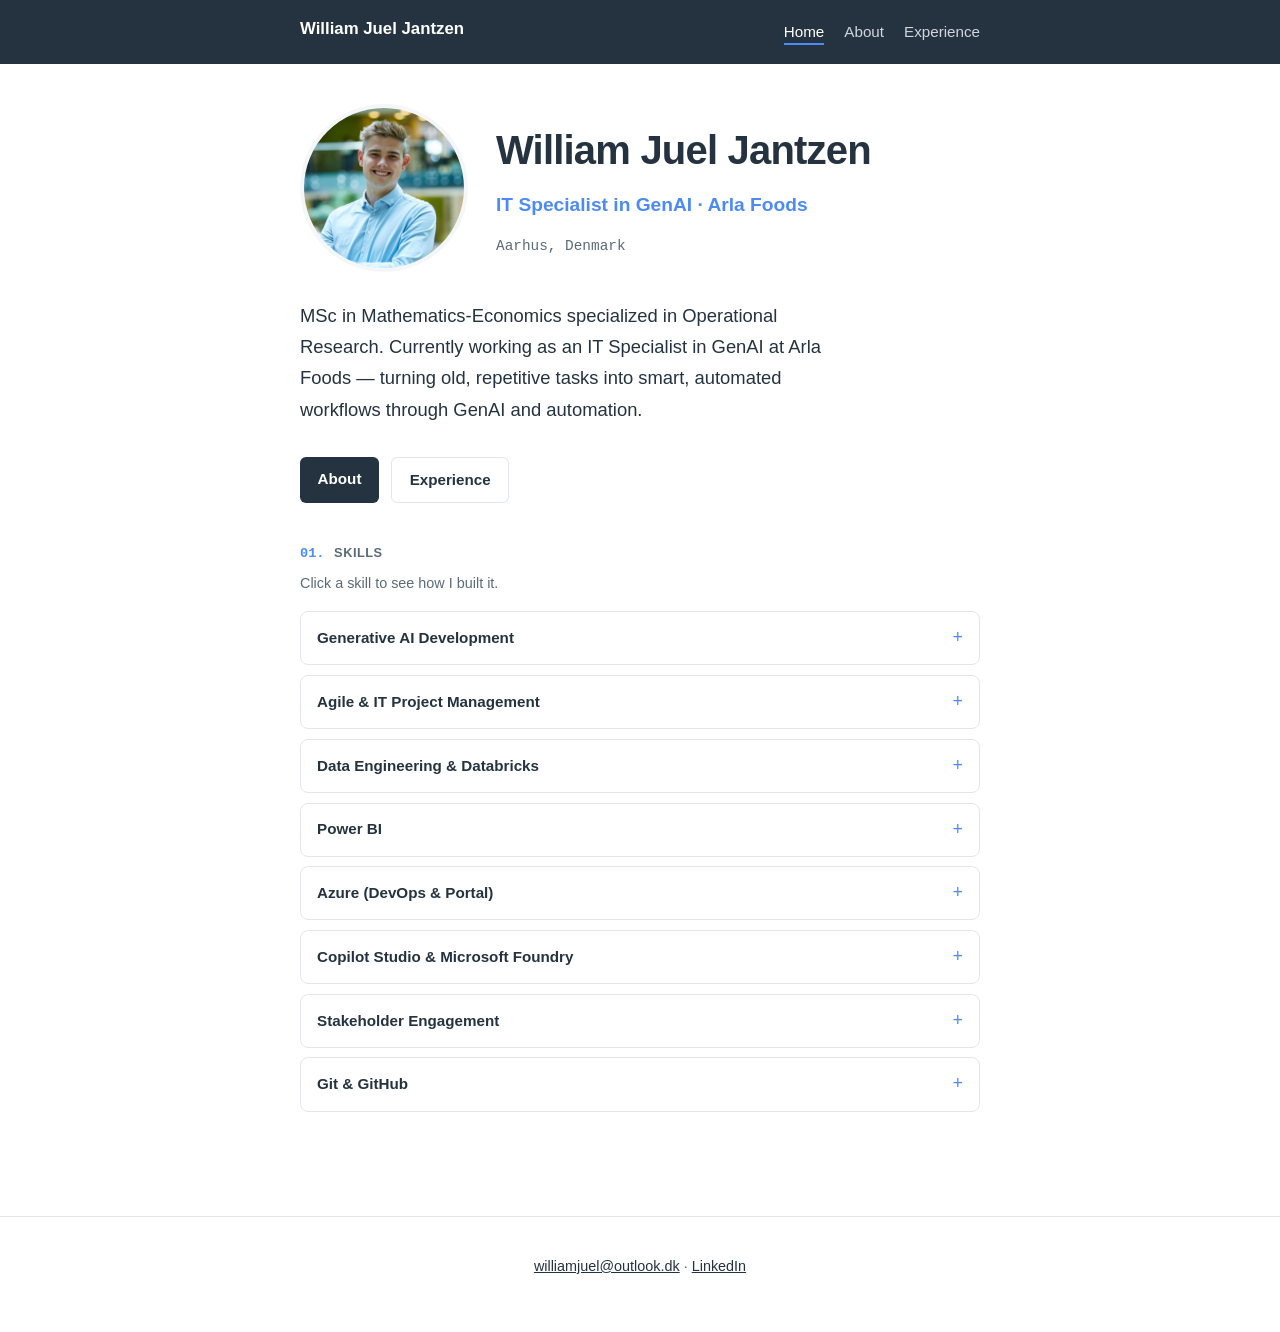
==== index.html @ c8ebad87 "Enlarge profile photo in a side-by-side hero layout; constrain and caption the about photo" ====
﻿<!DOCTYPE html>
<html lang="en">
<head>
<meta charset="UTF-8">
<meta name="viewport" content="width=device-width, initial-scale=1.0">
<title>William Juel Jantzen</title>
<link rel="stylesheet" href="style.css">
</head>
<body>
<header>
<nav>
<a class="brand" href="index.html">William Juel Jantzen</a>
<ul>
<li><a href="index.html" class="active">Home</a></li>
<li><a href="about.html">About</a></li>
<li><a href="experience.html">Experience</a></li>
</ul>
</nav>
</header>
<main>
<div class="hero-row">
<img class="profile-photo" src="images/profile.jpg" alt="William Juel Jantzen">
<div class="hero-text">
<h1>William Juel Jantzen</h1>
<h2>IT Specialist in GenAI &middot; Arla Foods</h2>
<p class="location">Aarhus, Denmark</p>
</div>
</div>
<p class="intro">MSc in Mathematics-Economics specialized in Operational Research. Currently working as an IT Specialist in GenAI at Arla Foods &mdash; turning old, repetitive tasks into smart, automated workflows through GenAI and automation.</p>
<div class="cta-row">
<a class="btn btn-primary" href="about.html">About</a>
<a class="btn btn-outline" href="experience.html">Experience</a>
</div>
<section>
<h4><span class="num">01.</span> Skills</h4>
<p class="skills-hint">Click a skill to see how I built it.</p>
<div class="skill-list">
<details class="skill">
<summary>Generative AI Development</summary>
<p>Design, build, and ship GenAI-driven solutions within Arla's Hyper Automation team &mdash; from proof-of-concept to production, using Copilot, AI agents, and Microsoft Foundry.</p>
</details>
<details class="skill">
<summary>Agile &amp; IT Project Management</summary>
<p>Lead initiatives end-to-end while adhering to Arla's governance principles, simplifying complex use cases together with stakeholders.</p>
</details>
<details class="skill">
<summary>Data Engineering &amp; Databricks</summary>
<p>Built and maintained data pipelines for the Aurora project and Data Foundation, working through the standard Bronze-to-Gold layers in Databricks.</p>
</details>
<details class="skill">
<summary>Power BI</summary>
<p>Owned the Power BI workstream for the Daily Phasing project end-to-end &mdash; from aligning with business needs to SIM governance and handover.</p>
</details>
<details class="skill">
<summary>Azure (DevOps &amp; Portal)</summary>
<p>Hands-on experience across the Azure environment, from DevOps pipelines to portal administration, gained through Data Foundation and the Aurora project.</p>
</details>
<details class="skill">
<summary>Copilot Studio &amp; Microsoft Foundry</summary>
<p>Explored and built AI agent solutions as part of Arla's GenAI roadmap, monitoring and prioritizing new AI opportunities.</p>
</details>
<details class="skill">
<summary>Stakeholder Engagement</summary>
<p>Built trusting cross-functional relationships &mdash; from IT architecture tasks to leading the Commercial onboarding rollout across roles.</p>
</details>
<details class="skill">
<summary>Git &amp; GitHub</summary>
<p>Version control for every project I ship, including this website &mdash; pushed straight from the terminal.</p>
</details>
</div>
</section>
</main>
<footer>
<p><a href="mailto:williamjuel@outlook.dk">williamjuel@outlook.dk</a> &middot; <a href="https://www.linkedin.com/in/william-juel-jantzen-4b9ab8221/" target="_blank" rel="noopener">LinkedIn</a></p>
</footer>
</body>
</html>
---- style.css ----
﻿:root {
  --navy: #24333f;
  --navy-dark: #1a262f;
  --accent: #4c8bf5;
  --text: #24333f;
  --muted: #5b6b78;
  --bg: #ffffff;
  --bg-alt: #f4f6f8;
  --border: #e2e6ea;
  --mono: ui-monospace, SFMono-Regular, "SF Mono", Menlo, Consolas, "Liberation Mono", monospace;
  --max-width: 720px;
}

* {
  box-sizing: border-box;
}

body {
  margin: 0;
  font-family: -apple-system, BlinkMacSystemFont, "Segoe UI", Roboto, Helvetica, Arial, sans-serif;
  color: var(--text);
  background: var(--bg);
  line-height: 1.6;
}

header {
  background: var(--navy);
  color: #fff;
}

nav {
  max-width: var(--max-width);
  margin: 0 auto;
  display: flex;
  align-items: center;
  justify-content: space-between;
  padding: 1rem 1.25rem;
}

nav .brand {
  font-weight: 700;
  font-size: 1.05rem;
  color: #fff;
  text-decoration: none;
}

nav ul {
  list-style: none;
  display: flex;
  gap: 1.25rem;
  margin: 0;
  padding: 0;
}

nav a {
  color: #cfd8e0;
  text-decoration: none;
  font-size: 0.95rem;
  padding-bottom: 3px;
  border-bottom: 2px solid transparent;
}

nav a:hover {
  color: #fff;
}

nav a.active {
  color: #fff;
  border-bottom-color: var(--accent);
}

main {
  max-width: var(--max-width);
  margin: 0 auto;
  padding: 2.5rem 1.25rem 4rem;
}

h1 {
  font-size: 2.5rem;
  letter-spacing: -0.02em;
  margin: 0 0 0.5rem;
}

h2 {
  font-size: 1.2rem;
  color: var(--accent);
  font-weight: 600;
  margin: 0 0 0.6rem;
}

h3 {
  font-size: 1.05rem;
  margin: 0 0 0.2rem;
}

.location {
  color: var(--muted);
  font-family: var(--mono);
  font-size: 0.9rem;
  margin-bottom: 0;
}

.hero-row {
  display: flex;
  align-items: center;
  gap: 1.75rem;
  margin-bottom: 1.75rem;
}

.hero-text {
  min-width: 0;
}

.intro {
  font-size: 1.15rem;
  line-height: 1.7;
  max-width: 34rem;
  margin-bottom: 2rem;
}

.cta-row {
  display: flex;
  gap: 0.75rem;
  flex-wrap: wrap;
  margin-bottom: 2.5rem;
}

.profile-photo {
  width: 168px;
  height: 168px;
  border-radius: 50%;
  object-fit: cover;
  flex-shrink: 0;
  border: 4px solid var(--bg-alt);
}

.about-photo {
  width: 100%;
  max-width: 280px;
  border-radius: 10px;
  display: block;
  margin: 1.5rem auto 0;
}

.photo-caption {
  text-align: center;
  color: var(--muted);
  font-size: 0.85rem;
  margin: 0.6rem 0 0;
}

.btn {
  display: inline-block;
  padding: 0.6rem 1.1rem;
  border-radius: 6px;
  text-decoration: none;
  font-size: 0.95rem;
  font-weight: 600;
}

.btn-primary {
  background: var(--navy);
  color: #fff;
}

.btn-outline {
  border: 1px solid var(--border);
  color: var(--text);
}

section {
  margin-bottom: 2.5rem;
}

section h4 {
  display: flex;
  align-items: baseline;
  gap: 0.6rem;
  text-transform: uppercase;
  letter-spacing: 0.04em;
  font-size: 0.8rem;
  color: var(--muted);
  margin: 0 0 1.1rem;
}

section h4 .num {
  font-family: var(--mono);
  color: var(--accent);
  font-size: 0.85rem;
  letter-spacing: 0;
}

.skills-hint {
  color: var(--muted);
  font-size: 0.9rem;
  margin: -0.6rem 0 1rem;
}

.skill-list {
  display: flex;
  flex-direction: column;
  gap: 0.6rem;
}

.skill {
  border: 1px solid var(--border);
  border-radius: 8px;
  background: var(--bg);
}

.skill summary {
  cursor: pointer;
  list-style: none;
  padding: 0.75rem 1rem;
  font-weight: 600;
  font-size: 0.95rem;
  display: flex;
  align-items: center;
  justify-content: space-between;
}

.skill summary::-webkit-details-marker {
  display: none;
}

.skill summary::after {
  content: "+";
  color: var(--accent);
  font-family: var(--mono);
  font-weight: 400;
  font-size: 1.1rem;
  transition: transform 0.15s ease;
}

.skill[open] summary::after {
  transform: rotate(45deg);
}

.skill[open] summary {
  border-bottom: 1px solid var(--border);
}

.skill p {
  margin: 0;
  padding: 0.8rem 1rem 0.9rem;
  color: var(--muted);
  font-size: 0.9rem;
}

.job {
  position: relative;
  border-left: 2px solid var(--border);
  padding: 0 0 1.5rem 1.25rem;
  margin-bottom: 1.5rem;
  transition: border-color 0.15s ease;
}

.job:hover {
  border-left-color: var(--accent);
}

.job:last-child {
  padding-bottom: 0;
  margin-bottom: 0;
}

.job .meta {
  color: var(--muted);
  font-family: var(--mono);
  font-size: 0.85rem;
  margin-bottom: 0.4rem;
}

.job p {
  margin: 0.4rem 0 0;
}

footer {
  border-top: 1px solid var(--border);
  color: var(--muted);
  font-size: 0.9rem;
  text-align: center;
  padding: 1.5rem 1.25rem 2.5rem;
}

footer a {
  color: var(--navy);
}

@media (max-width: 480px) {
  nav {
    flex-direction: column;
    align-items: flex-start;
    gap: 0.6rem;
  }

  nav ul {
    gap: 1rem;
    flex-wrap: wrap;
  }

  h1 {
    font-size: 1.8rem;
  }

  .hero-row {
    gap: 1.1rem;
  }

  .profile-photo {
    width: 96px;
    height: 96px;
    border-width: 3px;
  }

  .intro {
    font-size: 1.05rem;
  }
}
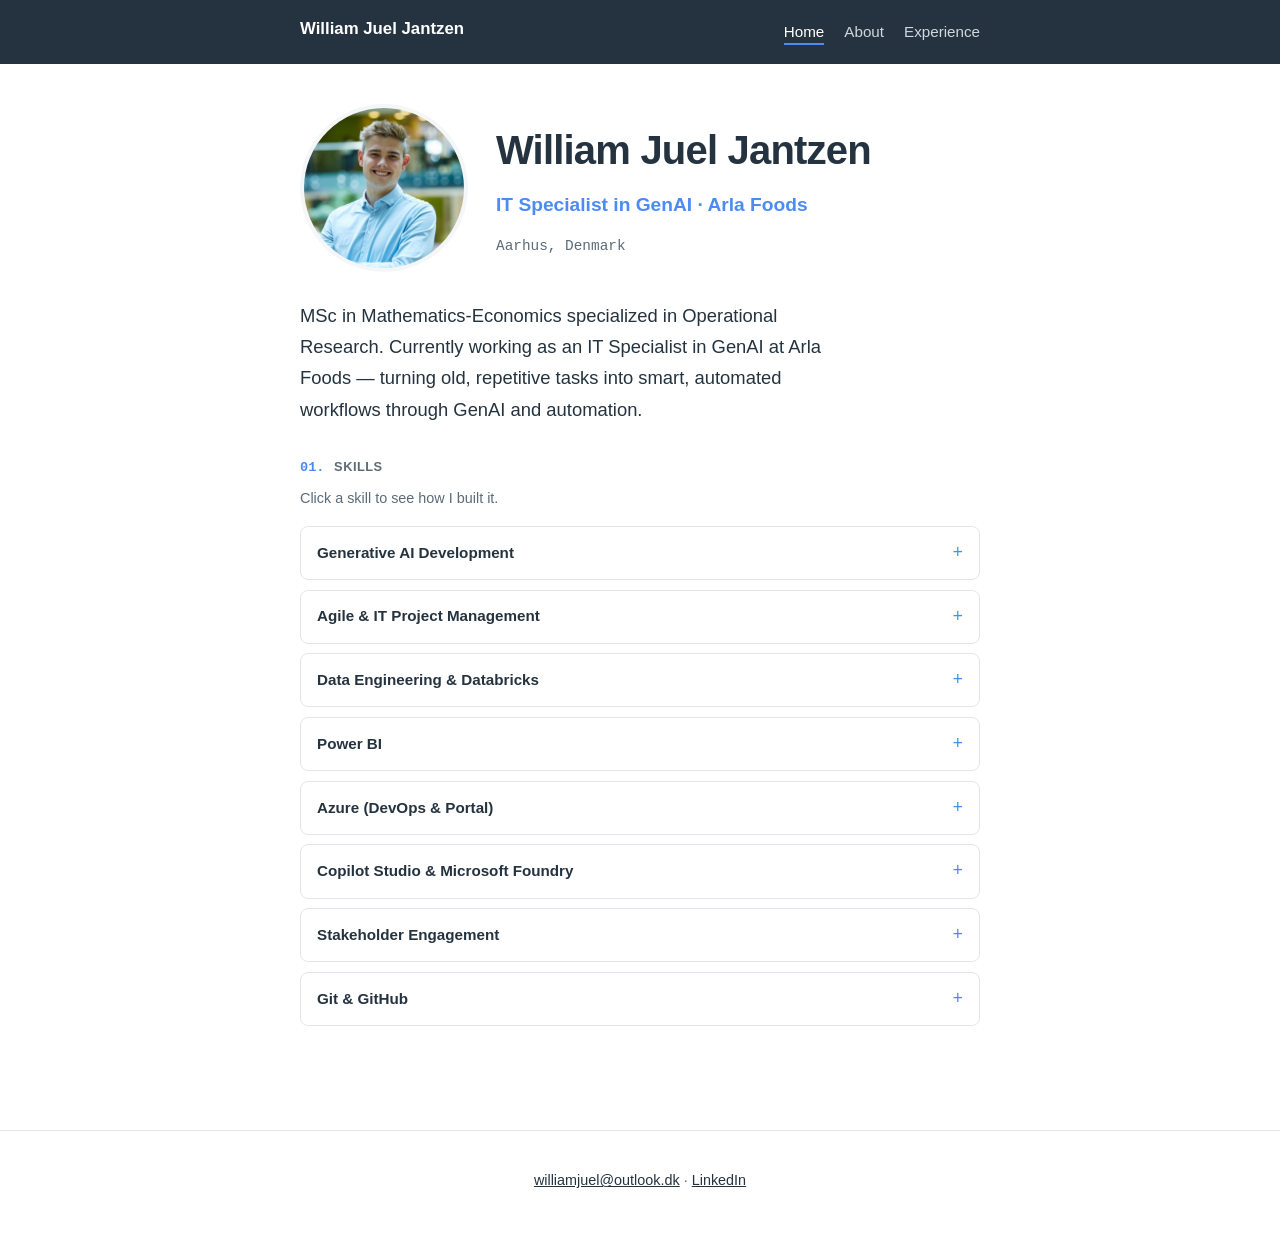
==== commit 6059dfe1: "Add favicon, SEO/OG meta tags, dark mode, page header photos, and skill tags on experience" ====
--- a/index.html
+++ b/index.html
@@ -4,6 +4,14 @@
 <meta charset="UTF-8">
 <meta name="viewport" content="width=device-width, initial-scale=1.0">
 <title>William Juel Jantzen</title>
+<meta name="description" content="William Juel Jantzen &mdash; IT Specialist in GenAI at Arla Foods, based in Aarhus, Denmark.">
+<link rel="icon" type="image/svg+xml" href="favicon.svg">
+<meta property="og:type" content="website">
+<meta property="og:title" content="William Juel Jantzen">
+<meta property="og:description" content="IT Specialist in GenAI at Arla Foods, based in Aarhus, Denmark.">
+<meta property="og:image" content="https://william-juel-1.github.io/Personal/images/profile.jpg">
+<meta property="og:url" content="https://william-juel-1.github.io/Personal/">
+<meta name="twitter:card" content="summary_large_image">
 <link rel="stylesheet" href="style.css">
 </head>
 <body>
@@ -27,10 +35,6 @@
 </div>
 </div>
 <p class="intro">MSc in Mathematics-Economics specialized in Operational Research. Currently working as an IT Specialist in GenAI at Arla Foods &mdash; turning old, repetitive tasks into smart, automated workflows through GenAI and automation.</p>
-<div class="cta-row">
-<a class="btn btn-primary" href="about.html">About</a>
-<a class="btn btn-outline" href="experience.html">Experience</a>
-</div>
 <section>
 <h4><span class="num">01.</span> Skills</h4>
 <p class="skills-hint">Click a skill to see how I built it.</p>
--- a/style.css
+++ b/style.css
@@ -316,4 +316,59 @@
   .intro {
     font-size: 1.05rem;
   }
-}+}
+
+.page-hero {
+  display: flex;
+  align-items: center;
+  gap: 1rem;
+  margin-bottom: 0.5rem;
+}
+
+.page-photo {
+  width: 56px;
+  height: 56px;
+  border-radius: 50%;
+  object-fit: cover;
+  flex-shrink: 0;
+  border: 2px solid var(--bg-alt);
+}
+
+.page-photo--top {
+  object-position: 50% 18%;
+}
+
+.page-hero h1 {
+  margin: 0;
+}
+
+.tags {
+  display: flex;
+  flex-wrap: wrap;
+  gap: 0.4rem;
+  margin-top: 0.7rem;
+}
+
+.tag {
+  background: var(--bg-alt);
+  border: 1px solid var(--border);
+  border-radius: 999px;
+  padding: 0.2rem 0.65rem;
+  font-size: 0.78rem;
+  font-family: var(--mono);
+  color: var(--muted);
+}
+
+@media (prefers-color-scheme: dark) {
+  :root {
+    --bg: #12181d;
+    --bg-alt: #1c242b;
+    --text: #e5e9ec;
+    --muted: #93a1ab;
+    --border: #2c363d;
+  }
+
+  .btn-primary {
+    border: 1px solid var(--border);
+  }
+}
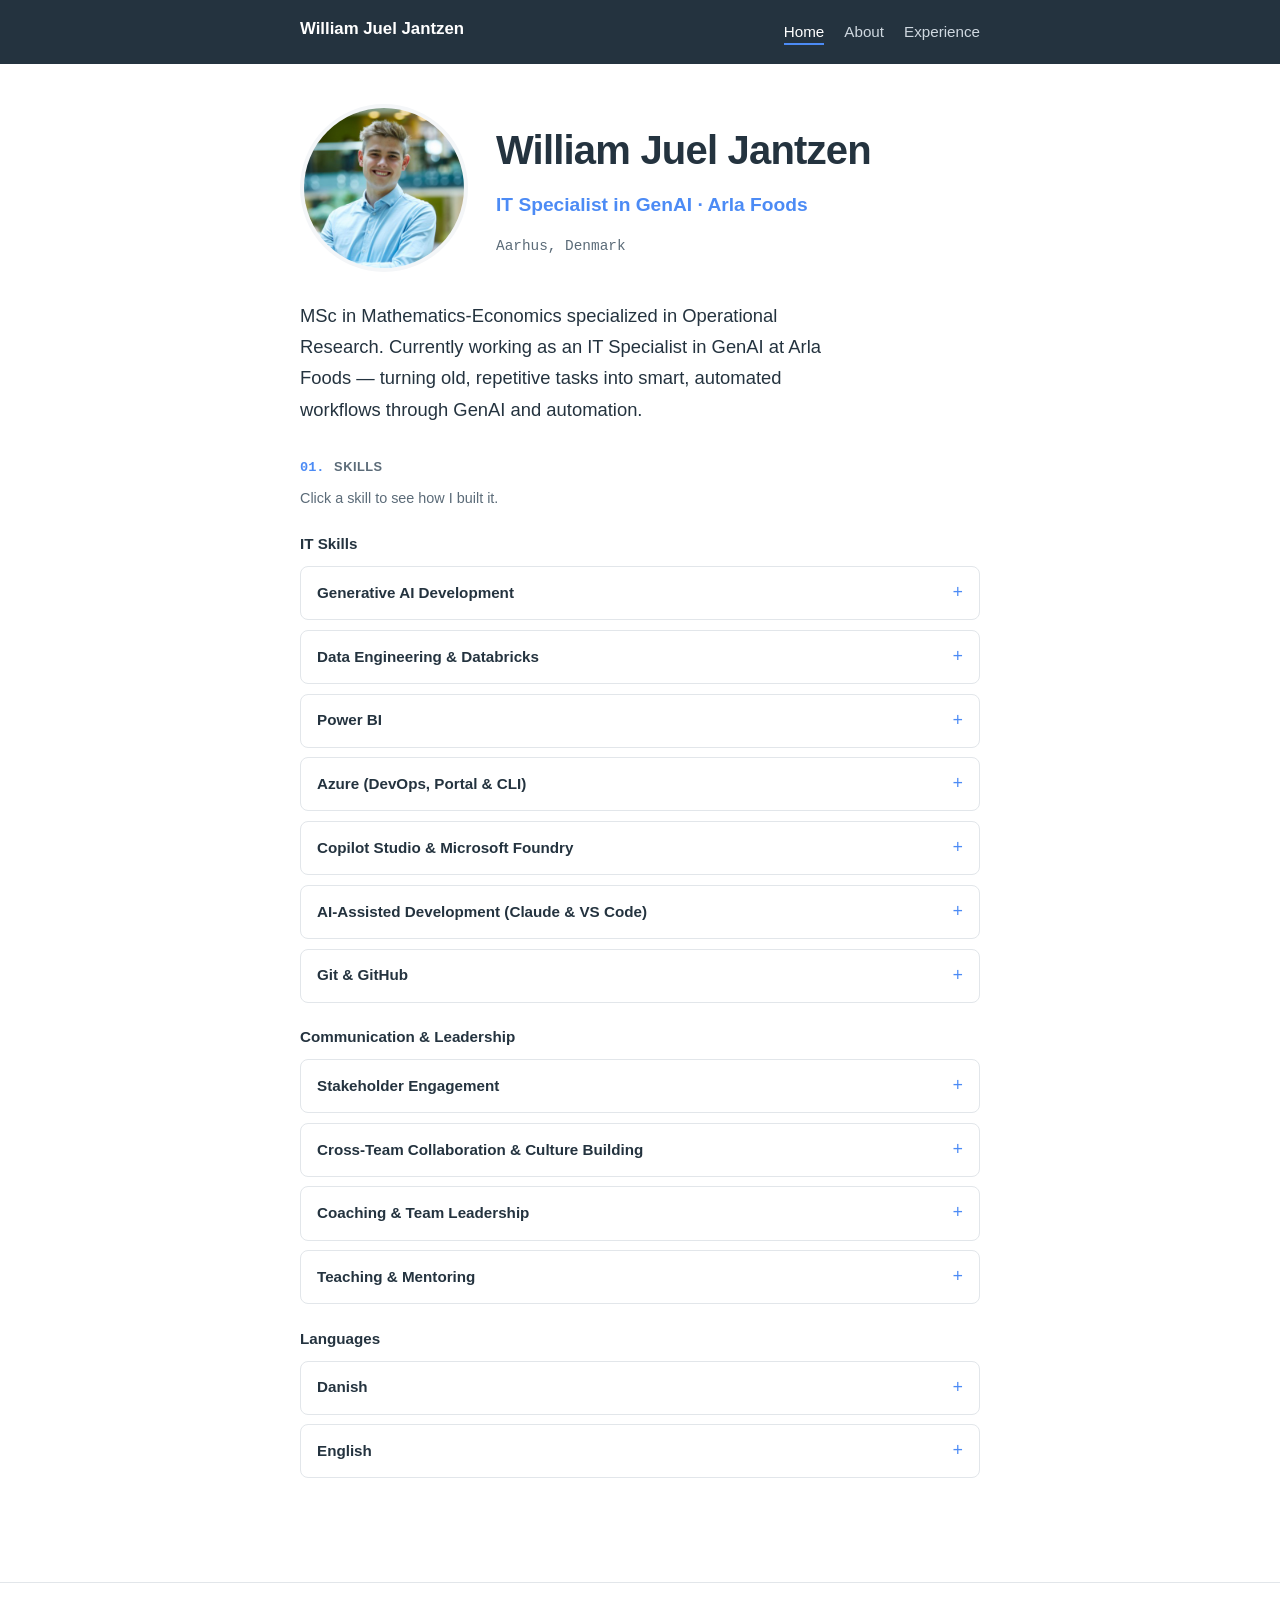
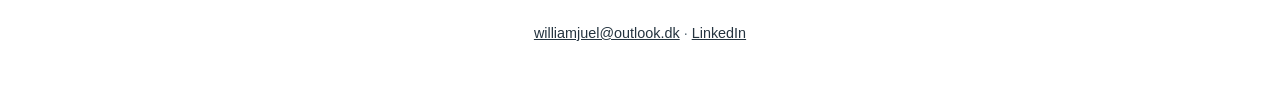
==== commit df47c399: "Group skills into IT/Communication/Languages, bolden Experience section headers, swap in profile pho" ====
--- a/index.html
+++ b/index.html
@@ -38,14 +38,12 @@
 <section>
 <h4><span class="num">01.</span> Skills</h4>
 <p class="skills-hint">Click a skill to see how I built it.</p>
+
+<p class="skill-group-label">IT Skills</p>
 <div class="skill-list">
 <details class="skill">
 <summary>Generative AI Development</summary>
 <p>Design, build, and ship GenAI-driven solutions within Arla's Hyper Automation team &mdash; from proof-of-concept to production, using Copilot, AI agents, and Microsoft Foundry.</p>
-</details>
-<details class="skill">
-<summary>Agile &amp; IT Project Management</summary>
-<p>Lead initiatives end-to-end while adhering to Arla's governance principles, simplifying complex use cases together with stakeholders.</p>
 </details>
 <details class="skill">
 <summary>Data Engineering &amp; Databricks</summary>
@@ -56,20 +54,52 @@
 <p>Owned the Power BI workstream for the Daily Phasing project end-to-end &mdash; from aligning with business needs to SIM governance and handover.</p>
 </details>
 <details class="skill">
-<summary>Azure (DevOps &amp; Portal)</summary>
-<p>Hands-on experience across the Azure environment, from DevOps pipelines to portal administration, gained through Data Foundation and the Aurora project.</p>
+<summary>Azure (DevOps, Portal &amp; CLI)</summary>
+<p>Hands-on experience across the Azure environment &mdash; from DevOps pipelines and portal administration to running Azure CLI commands straight from VS Code.</p>
 </details>
 <details class="skill">
 <summary>Copilot Studio &amp; Microsoft Foundry</summary>
 <p>Explored and built AI agent solutions as part of Arla's GenAI roadmap, monitoring and prioritizing new AI opportunities.</p>
 </details>
 <details class="skill">
+<summary>AI-Assisted Development (Claude &amp; VS Code)</summary>
+<p>Use Claude directly inside VS Code to build, automate, and ship projects faster &mdash; including this very website, from first commit to deployment.</p>
+</details>
+<details class="skill">
+<summary>Git &amp; GitHub</summary>
+<p>Version control for every project I ship, pushed straight from the terminal.</p>
+</details>
+</div>
+
+<p class="skill-group-label">Communication &amp; Leadership</p>
+<div class="skill-list">
+<details class="skill">
 <summary>Stakeholder Engagement</summary>
 <p>Built trusting cross-functional relationships &mdash; from IT architecture tasks to leading the Commercial onboarding rollout across roles.</p>
 </details>
 <details class="skill">
-<summary>Git &amp; GitHub</summary>
-<p>Version control for every project I ship, including this website &mdash; pushed straight from the terminal.</p>
+<summary>Cross-Team Collaboration &amp; Culture Building</summary>
+<p>Fostered cross-team collaboration at Arla by launching an inclusive padel group, and received my development manager's recommendation for future leadership roles.</p>
+</details>
+<details class="skill">
+<summary>Coaching &amp; Team Leadership</summary>
+<p>Coached football at Aars IK for three years &mdash; sharpening how I motivate, communicate with, and develop a team.</p>
+</details>
+<details class="skill">
+<summary>Teaching &amp; Mentoring</summary>
+<p>Over four years spent teaching and tutoring &mdash; as a university TA in Microeconomics and Calculus, and as a private tutor at GoTutor.</p>
+</details>
+</div>
+
+<p class="skill-group-label">Languages</p>
+<div class="skill-list">
+<details class="skill">
+<summary>Danish</summary>
+<p>Native language.</p>
+</details>
+<details class="skill">
+<summary>English</summary>
+<p>Professional working proficiency &mdash; used daily for stakeholder communication, technical documentation, and cross-border collaboration at Arla.</p>
 </details>
 </div>
 </section>
--- a/style.css
+++ b/style.css
@@ -118,13 +118,6 @@
   margin-bottom: 2rem;
 }
 
-.cta-row {
-  display: flex;
-  gap: 0.75rem;
-  flex-wrap: wrap;
-  margin-bottom: 2.5rem;
-}
-
 .profile-photo {
   width: 168px;
   height: 168px;
@@ -134,190 +127,6 @@
   border: 4px solid var(--bg-alt);
 }
 
-.about-photo {
-  width: 100%;
-  max-width: 280px;
-  border-radius: 10px;
-  display: block;
-  margin: 1.5rem auto 0;
-}
-
-.photo-caption {
-  text-align: center;
-  color: var(--muted);
-  font-size: 0.85rem;
-  margin: 0.6rem 0 0;
-}
-
-.btn {
-  display: inline-block;
-  padding: 0.6rem 1.1rem;
-  border-radius: 6px;
-  text-decoration: none;
-  font-size: 0.95rem;
-  font-weight: 600;
-}
-
-.btn-primary {
-  background: var(--navy);
-  color: #fff;
-}
-
-.btn-outline {
-  border: 1px solid var(--border);
-  color: var(--text);
-}
-
-section {
-  margin-bottom: 2.5rem;
-}
-
-section h4 {
-  display: flex;
-  align-items: baseline;
-  gap: 0.6rem;
-  text-transform: uppercase;
-  letter-spacing: 0.04em;
-  font-size: 0.8rem;
-  color: var(--muted);
-  margin: 0 0 1.1rem;
-}
-
-section h4 .num {
-  font-family: var(--mono);
-  color: var(--accent);
-  font-size: 0.85rem;
-  letter-spacing: 0;
-}
-
-.skills-hint {
-  color: var(--muted);
-  font-size: 0.9rem;
-  margin: -0.6rem 0 1rem;
-}
-
-.skill-list {
-  display: flex;
-  flex-direction: column;
-  gap: 0.6rem;
-}
-
-.skill {
-  border: 1px solid var(--border);
-  border-radius: 8px;
-  background: var(--bg);
-}
-
-.skill summary {
-  cursor: pointer;
-  list-style: none;
-  padding: 0.75rem 1rem;
-  font-weight: 600;
-  font-size: 0.95rem;
-  display: flex;
-  align-items: center;
-  justify-content: space-between;
-}
-
-.skill summary::-webkit-details-marker {
-  display: none;
-}
-
-.skill summary::after {
-  content: "+";
-  color: var(--accent);
-  font-family: var(--mono);
-  font-weight: 400;
-  font-size: 1.1rem;
-  transition: transform 0.15s ease;
-}
-
-.skill[open] summary::after {
-  transform: rotate(45deg);
-}
-
-.skill[open] summary {
-  border-bottom: 1px solid var(--border);
-}
-
-.skill p {
-  margin: 0;
-  padding: 0.8rem 1rem 0.9rem;
-  color: var(--muted);
-  font-size: 0.9rem;
-}
-
-.job {
-  position: relative;
-  border-left: 2px solid var(--border);
-  padding: 0 0 1.5rem 1.25rem;
-  margin-bottom: 1.5rem;
-  transition: border-color 0.15s ease;
-}
-
-.job:hover {
-  border-left-color: var(--accent);
-}
-
-.job:last-child {
-  padding-bottom: 0;
-  margin-bottom: 0;
-}
-
-.job .meta {
-  color: var(--muted);
-  font-family: var(--mono);
-  font-size: 0.85rem;
-  margin-bottom: 0.4rem;
-}
-
-.job p {
-  margin: 0.4rem 0 0;
-}
-
-footer {
-  border-top: 1px solid var(--border);
-  color: var(--muted);
-  font-size: 0.9rem;
-  text-align: center;
-  padding: 1.5rem 1.25rem 2.5rem;
-}
-
-footer a {
-  color: var(--navy);
-}
-
-@media (max-width: 480px) {
-  nav {
-    flex-direction: column;
-    align-items: flex-start;
-    gap: 0.6rem;
-  }
-
-  nav ul {
-    gap: 1rem;
-    flex-wrap: wrap;
-  }
-
-  h1 {
-    font-size: 1.8rem;
-  }
-
-  .hero-row {
-    gap: 1.1rem;
-  }
-
-  .profile-photo {
-    width: 96px;
-    height: 96px;
-    border-width: 3px;
-  }
-
-  .intro {
-    font-size: 1.05rem;
-  }
-}
-
 .page-hero {
   display: flex;
   align-items: center;
@@ -334,12 +143,159 @@
   border: 2px solid var(--bg-alt);
 }
 
-.page-photo--top {
-  object-position: 50% 18%;
-}
-
 .page-hero h1 {
   margin: 0;
+}
+
+.about-photo {
+  width: 100%;
+  max-width: 280px;
+  border-radius: 10px;
+  display: block;
+  margin: 1.5rem auto 0;
+}
+
+.photo-caption {
+  text-align: center;
+  color: var(--muted);
+  font-size: 0.85rem;
+  margin: 0.6rem 0 0;
+}
+
+section {
+  margin-bottom: 2.5rem;
+}
+
+section h4 {
+  display: flex;
+  align-items: baseline;
+  gap: 0.6rem;
+  text-transform: uppercase;
+  letter-spacing: 0.04em;
+  font-size: 0.8rem;
+  color: var(--muted);
+  margin: 0 0 1.1rem;
+}
+
+section h4 .num {
+  font-family: var(--mono);
+  color: var(--accent);
+  font-size: 0.85rem;
+  letter-spacing: 0;
+}
+
+.group-title {
+  display: flex;
+  align-items: baseline;
+  gap: 0.6rem;
+  font-size: 1.3rem;
+  font-weight: 700;
+  color: var(--text);
+  margin: 0 0 1.25rem;
+  padding-bottom: 0.6rem;
+  border-bottom: 2px solid var(--border);
+}
+
+.group-title .num {
+  font-family: var(--mono);
+  color: var(--accent);
+  font-size: 1rem;
+}
+
+.skill-group-label {
+  font-weight: 700;
+  font-size: 0.95rem;
+  color: var(--text);
+  margin: 1.4rem 0 0.6rem;
+}
+
+.skill-group-label:first-of-type {
+  margin-top: 0;
+}
+
+.skills-hint {
+  color: var(--muted);
+  font-size: 0.9rem;
+  margin: -0.6rem 0 1rem;
+}
+
+.skill-list {
+  display: flex;
+  flex-direction: column;
+  gap: 0.6rem;
+}
+
+.skill {
+  border: 1px solid var(--border);
+  border-radius: 8px;
+  background: var(--bg);
+}
+
+.skill summary {
+  cursor: pointer;
+  list-style: none;
+  padding: 0.75rem 1rem;
+  font-weight: 600;
+  font-size: 0.95rem;
+  display: flex;
+  align-items: center;
+  justify-content: space-between;
+}
+
+.skill summary::-webkit-details-marker {
+  display: none;
+}
+
+.skill summary::after {
+  content: "+";
+  color: var(--accent);
+  font-family: var(--mono);
+  font-weight: 400;
+  font-size: 1.1rem;
+  transition: transform 0.15s ease;
+}
+
+.skill[open] summary::after {
+  transform: rotate(45deg);
+}
+
+.skill[open] summary {
+  border-bottom: 1px solid var(--border);
+}
+
+.skill p {
+  margin: 0;
+  padding: 0.8rem 1rem 0.9rem;
+  color: var(--muted);
+  font-size: 0.9rem;
+}
+
+.job {
+  position: relative;
+  border-left: 2px solid var(--border);
+  padding: 0 0 1.5rem 1.25rem;
+  margin-bottom: 1.5rem;
+  transition: border-color 0.15s ease;
+}
+
+.job:hover {
+  border-left-color: var(--accent);
+}
+
+.job:last-child {
+  padding-bottom: 0;
+  margin-bottom: 0;
+}
+
+.job .meta {
+  color: var(--muted);
+  font-family: var(--mono);
+  font-size: 0.85rem;
+  margin-bottom: 0.4rem;
+}
+
+.job p {
+  margin: 0.4rem 0 0;
 }
 
 .tags {
@@ -357,6 +313,53 @@
   font-size: 0.78rem;
   font-family: var(--mono);
   color: var(--muted);
+}
+
+footer {
+  border-top: 1px solid var(--border);
+  color: var(--muted);
+  font-size: 0.9rem;
+  text-align: center;
+  padding: 1.5rem 1.25rem 2.5rem;
+}
+
+footer a {
+  color: var(--navy);
+}
+
+@media (max-width: 480px) {
+  nav {
+    flex-direction: column;
+    align-items: flex-start;
+    gap: 0.6rem;
+  }
+
+  nav ul {
+    gap: 1rem;
+    flex-wrap: wrap;
+  }
+
+  h1 {
+    font-size: 1.8rem;
+  }
+
+  .hero-row {
+    gap: 1.1rem;
+  }
+
+  .profile-photo {
+    width: 96px;
+    height: 96px;
+    border-width: 3px;
+  }
+
+  .intro {
+    font-size: 1.05rem;
+  }
+
+  .group-title {
+    font-size: 1.1rem;
+  }
 }
 
 @media (prefers-color-scheme: dark) {
@@ -367,8 +370,4 @@
     --muted: #93a1ab;
     --border: #2c363d;
   }
-
-  .btn-primary {
-    border: 1px solid var(--border);
-  }
-}
+}
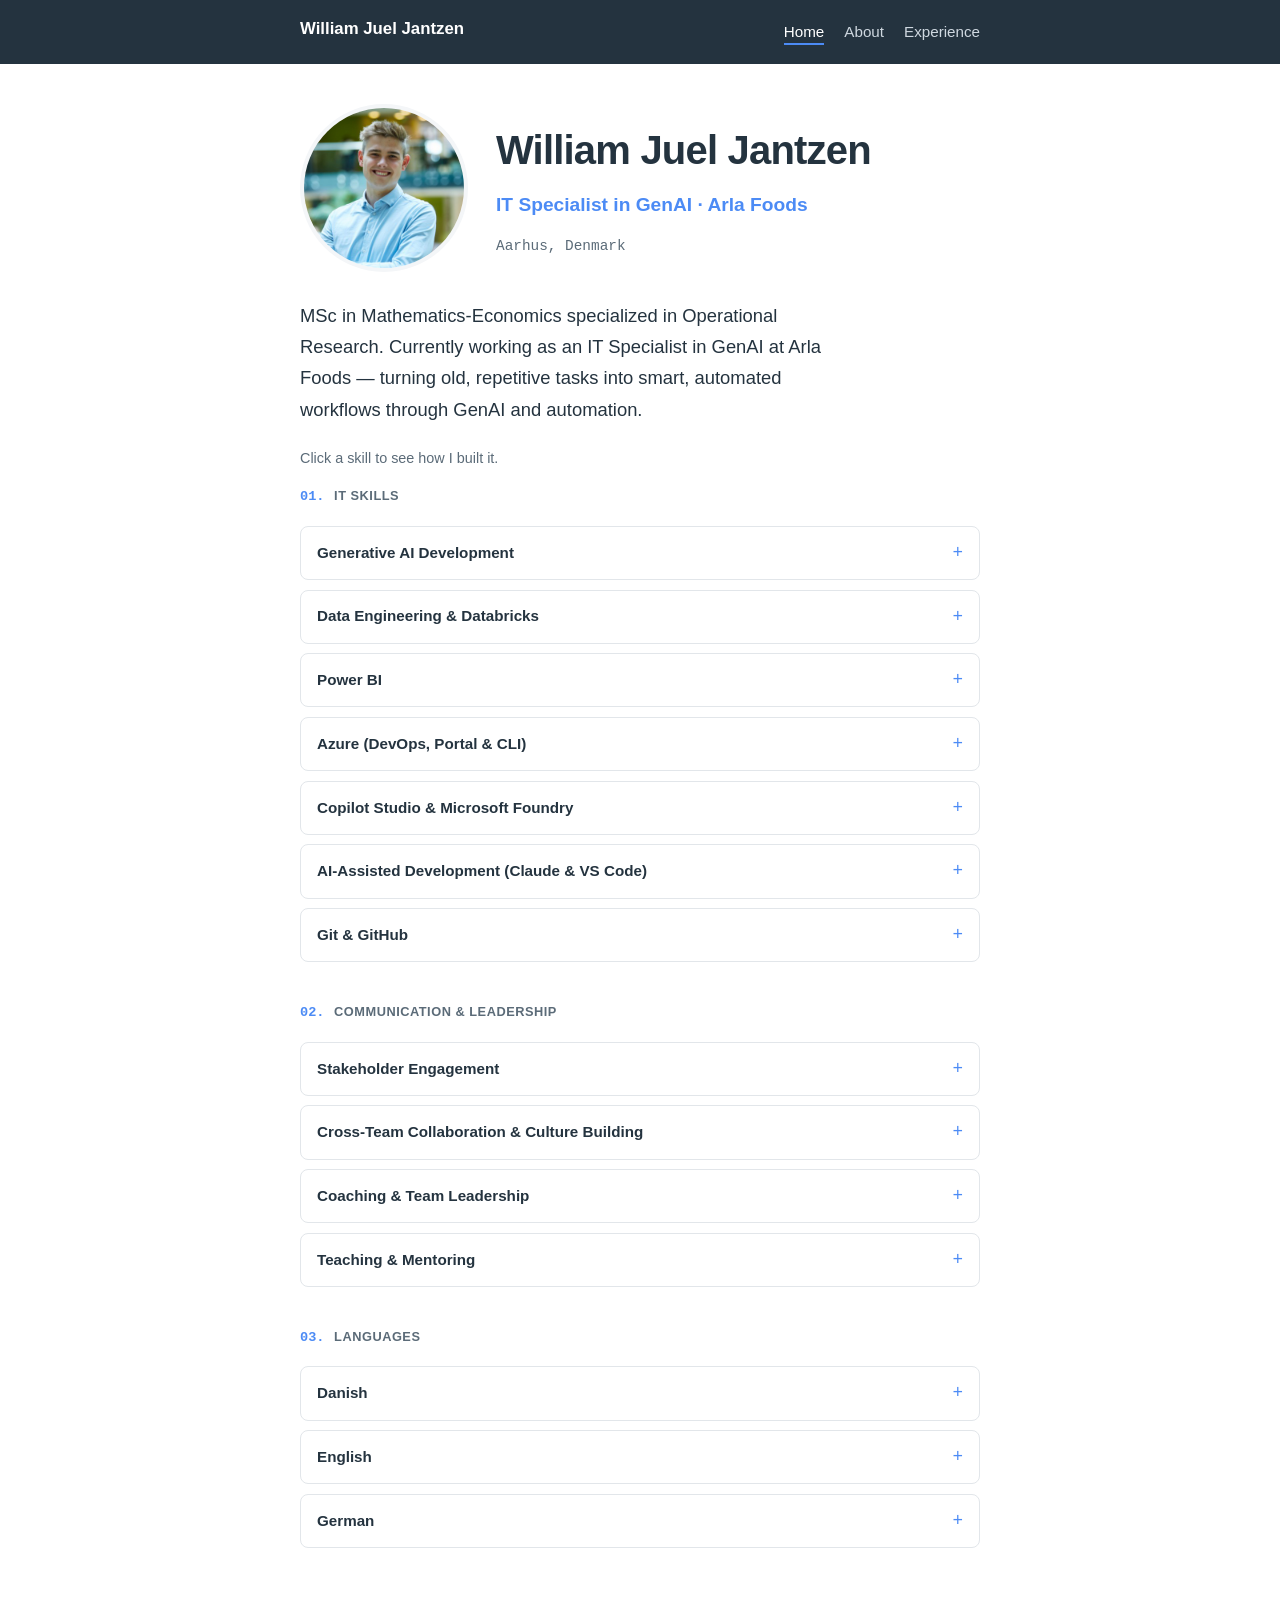
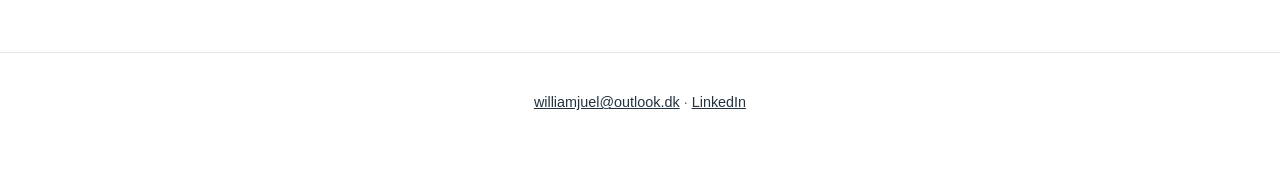
==== commit e06d9b60: "Number skills by group, add German, fill in missing experience descriptions, weave personality trait" ====
--- a/index.html
+++ b/index.html
@@ -35,11 +35,10 @@
 </div>
 </div>
 <p class="intro">MSc in Mathematics-Economics specialized in Operational Research. Currently working as an IT Specialist in GenAI at Arla Foods &mdash; turning old, repetitive tasks into smart, automated workflows through GenAI and automation.</p>
-<section>
-<h4><span class="num">01.</span> Skills</h4>
 <p class="skills-hint">Click a skill to see how I built it.</p>
 
-<p class="skill-group-label">IT Skills</p>
+<section>
+<h4><span class="num">01.</span> IT Skills</h4>
 <div class="skill-list">
 <details class="skill">
 <summary>Generative AI Development</summary>
@@ -70,8 +69,10 @@
 <p>Version control for every project I ship, pushed straight from the terminal.</p>
 </details>
 </div>
+</section>
 
-<p class="skill-group-label">Communication &amp; Leadership</p>
+<section>
+<h4><span class="num">02.</span> Communication &amp; Leadership</h4>
 <div class="skill-list">
 <details class="skill">
 <summary>Stakeholder Engagement</summary>
@@ -90,8 +91,10 @@
 <p>Over four years spent teaching and tutoring &mdash; as a university TA in Microeconomics and Calculus, and as a private tutor at GoTutor.</p>
 </details>
 </div>
+</section>
 
-<p class="skill-group-label">Languages</p>
+<section>
+<h4><span class="num">03.</span> Languages</h4>
 <div class="skill-list">
 <details class="skill">
 <summary>Danish</summary>
@@ -101,6 +104,10 @@
 <summary>English</summary>
 <p>Professional working proficiency &mdash; used daily for stakeholder communication, technical documentation, and cross-border collaboration at Arla.</p>
 </details>
+<details class="skill">
+<summary>German</summary>
+<p>Basic understanding.</p>
+</details>
 </div>
 </section>
 </main>
--- a/style.css
+++ b/style.css
@@ -202,16 +202,6 @@
   font-size: 1rem;
 }
 
-.skill-group-label {
-  font-weight: 700;
-  font-size: 0.95rem;
-  color: var(--text);
-  margin: 1.4rem 0 0.6rem;
-}
-
-.skill-group-label:first-of-type {
-  margin-top: 0;
-}
 
 .skills-hint {
   color: var(--muted);
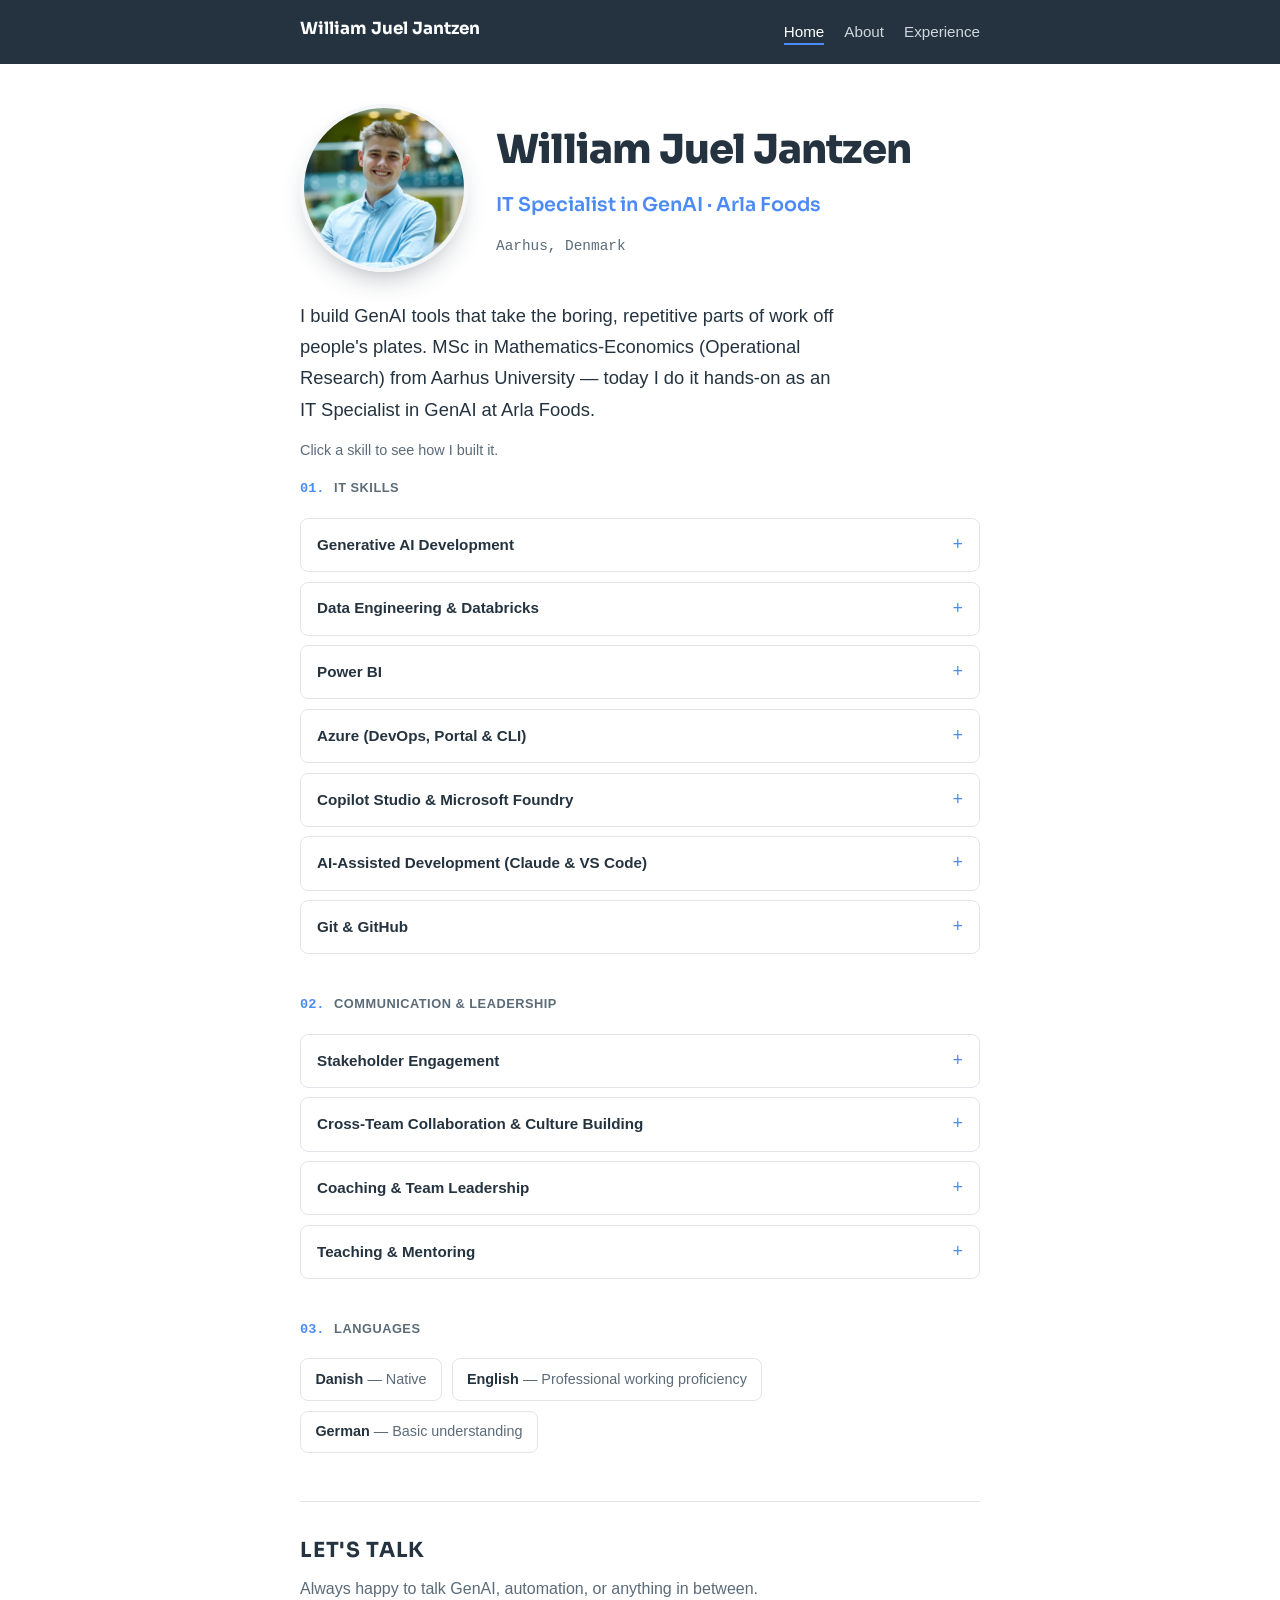
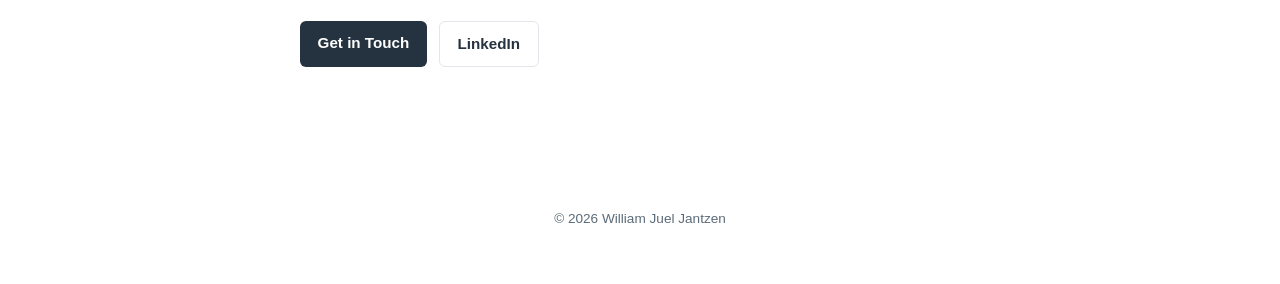
==== commit cc073b84: "Polish pass: heading font, photo shadows, current-job badge, stronger timeline, language badges, and" ====
--- a/index.html
+++ b/index.html
@@ -12,6 +12,9 @@
 <meta property="og:image" content="https://william-juel-1.github.io/Personal/images/profile.jpg">
 <meta property="og:url" content="https://william-juel-1.github.io/Personal/">
 <meta name="twitter:card" content="summary_large_image">
+<link rel="preconnect" href="https://fonts.googleapis.com">
+<link rel="preconnect" href="https://fonts.gstatic.com" crossorigin>
+<link rel="stylesheet" href="https://fonts.googleapis.com/css2?family=Sora:wght@600;700;800&display=swap">
 <link rel="stylesheet" href="style.css">
 </head>
 <body>
@@ -34,7 +37,7 @@
 <p class="location">Aarhus, Denmark</p>
 </div>
 </div>
-<p class="intro">MSc in Mathematics-Economics specialized in Operational Research. Currently working as an IT Specialist in GenAI at Arla Foods &mdash; turning old, repetitive tasks into smart, automated workflows through GenAI and automation.</p>
+<p class="intro">I build GenAI tools that take the boring, repetitive parts of work off people's plates. MSc in Mathematics-Economics (Operational Research) from Aarhus University &mdash; today I do it hands-on as an IT Specialist in GenAI at Arla Foods.</p>
 <p class="skills-hint">Click a skill to see how I built it.</p>
 
 <section>
@@ -95,24 +98,24 @@
 
 <section>
 <h4><span class="num">03.</span> Languages</h4>
-<div class="skill-list">
-<details class="skill">
-<summary>Danish</summary>
-<p>Native language.</p>
-</details>
-<details class="skill">
-<summary>English</summary>
-<p>Professional working proficiency &mdash; used daily for stakeholder communication, technical documentation, and cross-border collaboration at Arla.</p>
-</details>
-<details class="skill">
-<summary>German</summary>
-<p>Basic understanding.</p>
-</details>
+<div class="lang-list">
+<div class="lang-item"><strong>Danish</strong> <span>&mdash; Native</span></div>
+<div class="lang-item"><strong>English</strong> <span>&mdash; Professional working proficiency</span></div>
+<div class="lang-item"><strong>German</strong> <span>&mdash; Basic understanding</span></div>
+</div>
+</section>
+
+<section class="cta-block">
+<h4>Let's talk</h4>
+<p>Always happy to talk GenAI, automation, or anything in between.</p>
+<div class="cta-row">
+<a class="btn btn-primary" href="mailto:williamjuel@outlook.dk">Get in Touch</a>
+<a class="btn btn-outline" href="https://www.linkedin.com/in/william-juel-jantzen-4b9ab8221/" target="_blank" rel="noopener">LinkedIn</a>
 </div>
 </section>
 </main>
 <footer>
-<p><a href="mailto:williamjuel@outlook.dk">williamjuel@outlook.dk</a> &middot; <a href="https://www.linkedin.com/in/william-juel-jantzen-4b9ab8221/" target="_blank" rel="noopener">LinkedIn</a></p>
+<p>&copy; 2026 William Juel Jantzen</p>
 </footer>
 </body>
 </html>
--- a/style.css
+++ b/style.css
@@ -7,7 +7,9 @@
   --bg: #ffffff;
   --bg-alt: #f4f6f8;
   --border: #e2e6ea;
+  --border-strong: #c9d2d9;
   --mono: ui-monospace, SFMono-Regular, "SF Mono", Menlo, Consolas, "Liberation Mono", monospace;
+  --heading-font: "Sora", -apple-system, BlinkMacSystemFont, "Segoe UI", Roboto, Helvetica, Arial, sans-serif;
   --max-width: 720px;
 }
 
@@ -38,6 +40,7 @@
 }
 
 nav .brand {
+  font-family: var(--heading-font);
   font-weight: 700;
   font-size: 1.05rem;
   color: #fff;
@@ -76,12 +79,15 @@
 }
 
 h1 {
+  font-family: var(--heading-font);
   font-size: 2.5rem;
+  font-weight: 800;
   letter-spacing: -0.02em;
   margin: 0 0 0.5rem;
 }
 
 h2 {
+  font-family: var(--heading-font);
   font-size: 1.2rem;
   color: var(--accent);
   font-weight: 600;
@@ -89,7 +95,9 @@
 }
 
 h3 {
+  font-family: var(--heading-font);
   font-size: 1.05rem;
+  font-weight: 700;
   margin: 0 0 0.2rem;
 }
 
@@ -115,7 +123,7 @@
   font-size: 1.15rem;
   line-height: 1.7;
   max-width: 34rem;
-  margin-bottom: 2rem;
+  margin-bottom: 1.5rem;
 }
 
 .profile-photo {
@@ -125,6 +133,7 @@
   object-fit: cover;
   flex-shrink: 0;
   border: 4px solid var(--bg-alt);
+  box-shadow: 0 14px 30px -14px rgba(36, 51, 63, 0.45);
 }
 
 .page-hero {
@@ -141,6 +150,7 @@
   object-fit: cover;
   flex-shrink: 0;
   border: 2px solid var(--bg-alt);
+  box-shadow: 0 8px 18px -10px rgba(36, 51, 63, 0.45);
 }
 
 .page-hero h1 {
@@ -153,6 +163,7 @@
   border-radius: 10px;
   display: block;
   margin: 1.5rem auto 0;
+  box-shadow: 0 14px 30px -16px rgba(36, 51, 63, 0.4);
 }
 
 .photo-caption {
@@ -188,6 +199,7 @@
   display: flex;
   align-items: baseline;
   gap: 0.6rem;
+  font-family: var(--heading-font);
   font-size: 1.3rem;
   font-weight: 700;
   color: var(--text);
@@ -201,7 +213,6 @@
   color: var(--accent);
   font-size: 1rem;
 }
-
 
 .skills-hint {
   color: var(--muted);
@@ -260,9 +271,46 @@
   font-size: 0.9rem;
 }
 
+@keyframes skillFade {
+  from {
+    opacity: 0;
+    transform: translateY(-4px);
+  }
+  to {
+    opacity: 1;
+    transform: translateY(0);
+  }
+}
+
+.skill[open] p {
+  animation: skillFade 0.18s ease;
+}
+
+.lang-list {
+  display: flex;
+  flex-wrap: wrap;
+  gap: 0.6rem;
+}
+
+.lang-item {
+  border: 1px solid var(--border);
+  border-radius: 8px;
+  padding: 0.55rem 0.9rem;
+  font-size: 0.9rem;
+  background: var(--bg);
+}
+
+.lang-item strong {
+  font-weight: 700;
+}
+
+.lang-item span {
+  color: var(--muted);
+}
+
 .job {
   position: relative;
-  border-left: 2px solid var(--border);
+  border-left: 3px solid var(--border-strong);
   padding: 0 0 1.5rem 1.25rem;
   margin-bottom: 1.5rem;
   transition: border-color 0.15s ease;
@@ -272,6 +320,10 @@
   border-left-color: var(--accent);
 }
 
+.job--current {
+  border-left-color: var(--accent);
+}
+
 .job:last-child {
   padding-bottom: 0;
   margin-bottom: 0;
@@ -286,6 +338,21 @@
 
 .job p {
   margin: 0.4rem 0 0;
+}
+
+.current-badge {
+  display: inline-block;
+  vertical-align: middle;
+  margin-left: 0.5rem;
+  padding: 0.1rem 0.55rem;
+  border-radius: 999px;
+  background: var(--accent);
+  color: #fff;
+  font-size: 0.65rem;
+  font-weight: 700;
+  text-transform: uppercase;
+  letter-spacing: 0.04em;
+  font-family: var(--mono);
 }
 
 .tags {
@@ -305,10 +372,53 @@
   color: var(--muted);
 }
 
+.cta-block {
+  margin-top: 3rem;
+  padding-top: 2rem;
+  border-top: 1px solid var(--border);
+}
+
+.cta-block h4 {
+  font-family: var(--heading-font);
+  font-size: 1.3rem;
+  font-weight: 700;
+  color: var(--text);
+  margin: 0 0 0.5rem;
+}
+
+.cta-block p {
+  color: var(--muted);
+  margin: 0 0 1.25rem;
+}
+
+.cta-row {
+  display: flex;
+  gap: 0.75rem;
+  flex-wrap: wrap;
+}
+
+.btn {
+  display: inline-block;
+  padding: 0.6rem 1.1rem;
+  border-radius: 6px;
+  text-decoration: none;
+  font-size: 0.95rem;
+  font-weight: 600;
+}
+
+.btn-primary {
+  background: var(--navy);
+  color: #fff;
+}
+
+.btn-outline {
+  border: 1px solid var(--border);
+  color: var(--text);
+}
+
 footer {
-  border-top: 1px solid var(--border);
-  color: var(--muted);
-  font-size: 0.9rem;
+  color: var(--muted);
+  font-size: 0.85rem;
   text-align: center;
   padding: 1.5rem 1.25rem 2.5rem;
 }
@@ -318,10 +428,15 @@
 }
 
 @media (max-width: 480px) {
+  main {
+    padding-top: 1.75rem;
+  }
+
   nav {
     flex-direction: column;
     align-items: flex-start;
     gap: 0.6rem;
+    padding: 0.85rem 1.25rem;
   }
 
   nav ul {
@@ -359,5 +474,6 @@
     --text: #e5e9ec;
     --muted: #93a1ab;
     --border: #2c363d;
+    --border-strong: #384450;
   }
 }
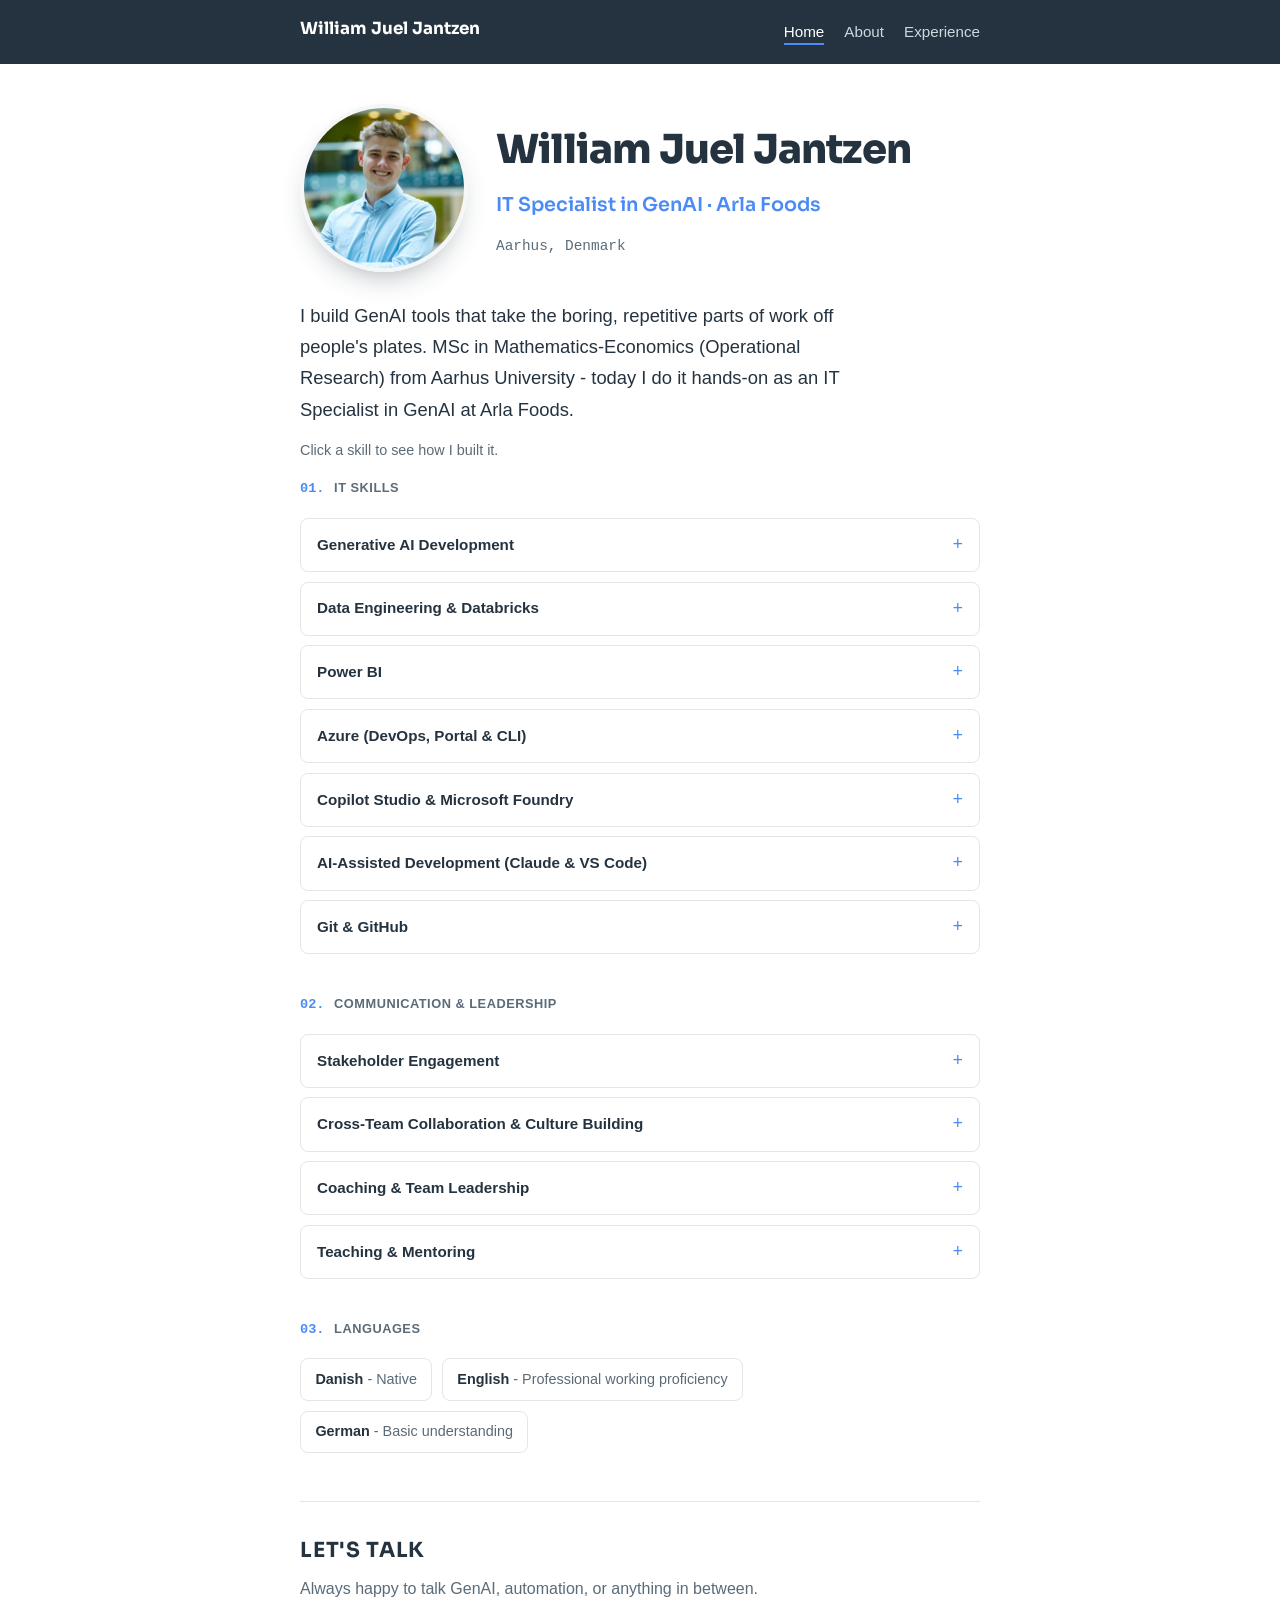
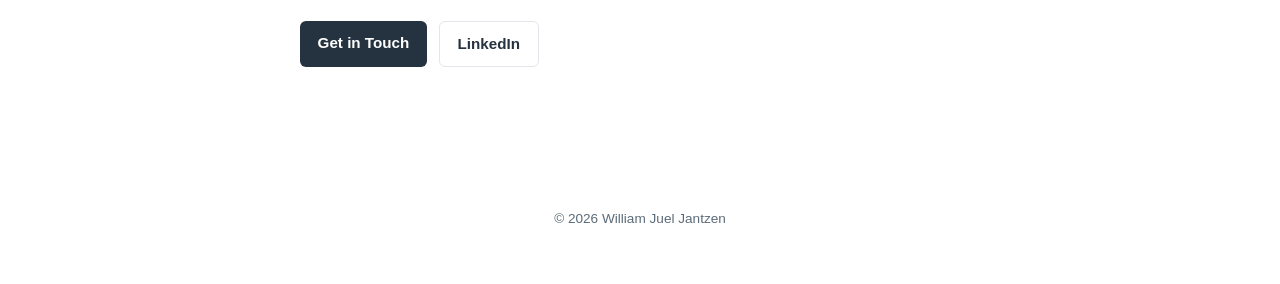
==== commit c9166095: "Clarify About summary wording, correct Student Assistant department, and replace em-dashes with plai" ====
--- a/index.html
+++ b/index.html
@@ -4,7 +4,7 @@
 <meta charset="UTF-8">
 <meta name="viewport" content="width=device-width, initial-scale=1.0">
 <title>William Juel Jantzen</title>
-<meta name="description" content="William Juel Jantzen &mdash; IT Specialist in GenAI at Arla Foods, based in Aarhus, Denmark.">
+<meta name="description" content="William Juel Jantzen - IT Specialist in GenAI at Arla Foods, based in Aarhus, Denmark.">
 <link rel="icon" type="image/svg+xml" href="favicon.svg">
 <meta property="og:type" content="website">
 <meta property="og:title" content="William Juel Jantzen">
@@ -37,7 +37,7 @@
 <p class="location">Aarhus, Denmark</p>
 </div>
 </div>
-<p class="intro">I build GenAI tools that take the boring, repetitive parts of work off people's plates. MSc in Mathematics-Economics (Operational Research) from Aarhus University &mdash; today I do it hands-on as an IT Specialist in GenAI at Arla Foods.</p>
+<p class="intro">I build GenAI tools that take the boring, repetitive parts of work off people's plates. MSc in Mathematics-Economics (Operational Research) from Aarhus University - today I do it hands-on as an IT Specialist in GenAI at Arla Foods.</p>
 <p class="skills-hint">Click a skill to see how I built it.</p>
 
 <section>
@@ -45,7 +45,7 @@
 <div class="skill-list">
 <details class="skill">
 <summary>Generative AI Development</summary>
-<p>Design, build, and ship GenAI-driven solutions within Arla's Hyper Automation team &mdash; from proof-of-concept to production, using Copilot, AI agents, and Microsoft Foundry.</p>
+<p>Design, build, and ship GenAI-driven solutions within Arla's Hyper Automation team - from proof-of-concept to production, using Copilot, AI agents, and Microsoft Foundry.</p>
 </details>
 <details class="skill">
 <summary>Data Engineering &amp; Databricks</summary>
@@ -53,11 +53,11 @@
 </details>
 <details class="skill">
 <summary>Power BI</summary>
-<p>Owned the Power BI workstream for the Daily Phasing project end-to-end &mdash; from aligning with business needs to SIM governance and handover.</p>
+<p>Owned the Power BI workstream for the Daily Phasing project end-to-end - from aligning with business needs to SIM governance and handover.</p>
 </details>
 <details class="skill">
 <summary>Azure (DevOps, Portal &amp; CLI)</summary>
-<p>Hands-on experience across the Azure environment &mdash; from DevOps pipelines and portal administration to running Azure CLI commands straight from VS Code.</p>
+<p>Hands-on experience across the Azure environment - from DevOps pipelines and portal administration to running Azure CLI commands straight from VS Code.</p>
 </details>
 <details class="skill">
 <summary>Copilot Studio &amp; Microsoft Foundry</summary>
@@ -65,7 +65,7 @@
 </details>
 <details class="skill">
 <summary>AI-Assisted Development (Claude &amp; VS Code)</summary>
-<p>Use Claude directly inside VS Code to build, automate, and ship projects faster &mdash; including this very website, from first commit to deployment.</p>
+<p>Use Claude directly inside VS Code to build, automate, and ship projects faster - including this very website, from first commit to deployment.</p>
 </details>
 <details class="skill">
 <summary>Git &amp; GitHub</summary>
@@ -79,7 +79,7 @@
 <div class="skill-list">
 <details class="skill">
 <summary>Stakeholder Engagement</summary>
-<p>Built trusting cross-functional relationships &mdash; from IT architecture tasks to leading the Commercial onboarding rollout across roles.</p>
+<p>Built trusting cross-functional relationships - from IT architecture tasks to leading the Commercial onboarding rollout across roles.</p>
 </details>
 <details class="skill">
 <summary>Cross-Team Collaboration &amp; Culture Building</summary>
@@ -87,11 +87,11 @@
 </details>
 <details class="skill">
 <summary>Coaching &amp; Team Leadership</summary>
-<p>Coached football at Aars IK for three years &mdash; sharpening how I motivate, communicate with, and develop a team.</p>
+<p>Coached football at Aars IK for three years - sharpening how I motivate, communicate with, and develop a team.</p>
 </details>
 <details class="skill">
 <summary>Teaching &amp; Mentoring</summary>
-<p>Over four years spent teaching and tutoring &mdash; as a university TA in Microeconomics and Calculus, and as a private tutor at GoTutor.</p>
+<p>Over four years spent teaching and tutoring - as a university TA in Microeconomics and Calculus, and as a private tutor at GoTutor.</p>
 </details>
 </div>
 </section>
@@ -99,9 +99,9 @@
 <section>
 <h4><span class="num">03.</span> Languages</h4>
 <div class="lang-list">
-<div class="lang-item"><strong>Danish</strong> <span>&mdash; Native</span></div>
-<div class="lang-item"><strong>English</strong> <span>&mdash; Professional working proficiency</span></div>
-<div class="lang-item"><strong>German</strong> <span>&mdash; Basic understanding</span></div>
+<div class="lang-item"><strong>Danish</strong> <span>- Native</span></div>
+<div class="lang-item"><strong>English</strong> <span>- Professional working proficiency</span></div>
+<div class="lang-item"><strong>German</strong> <span>- Basic understanding</span></div>
 </div>
 </section>
 
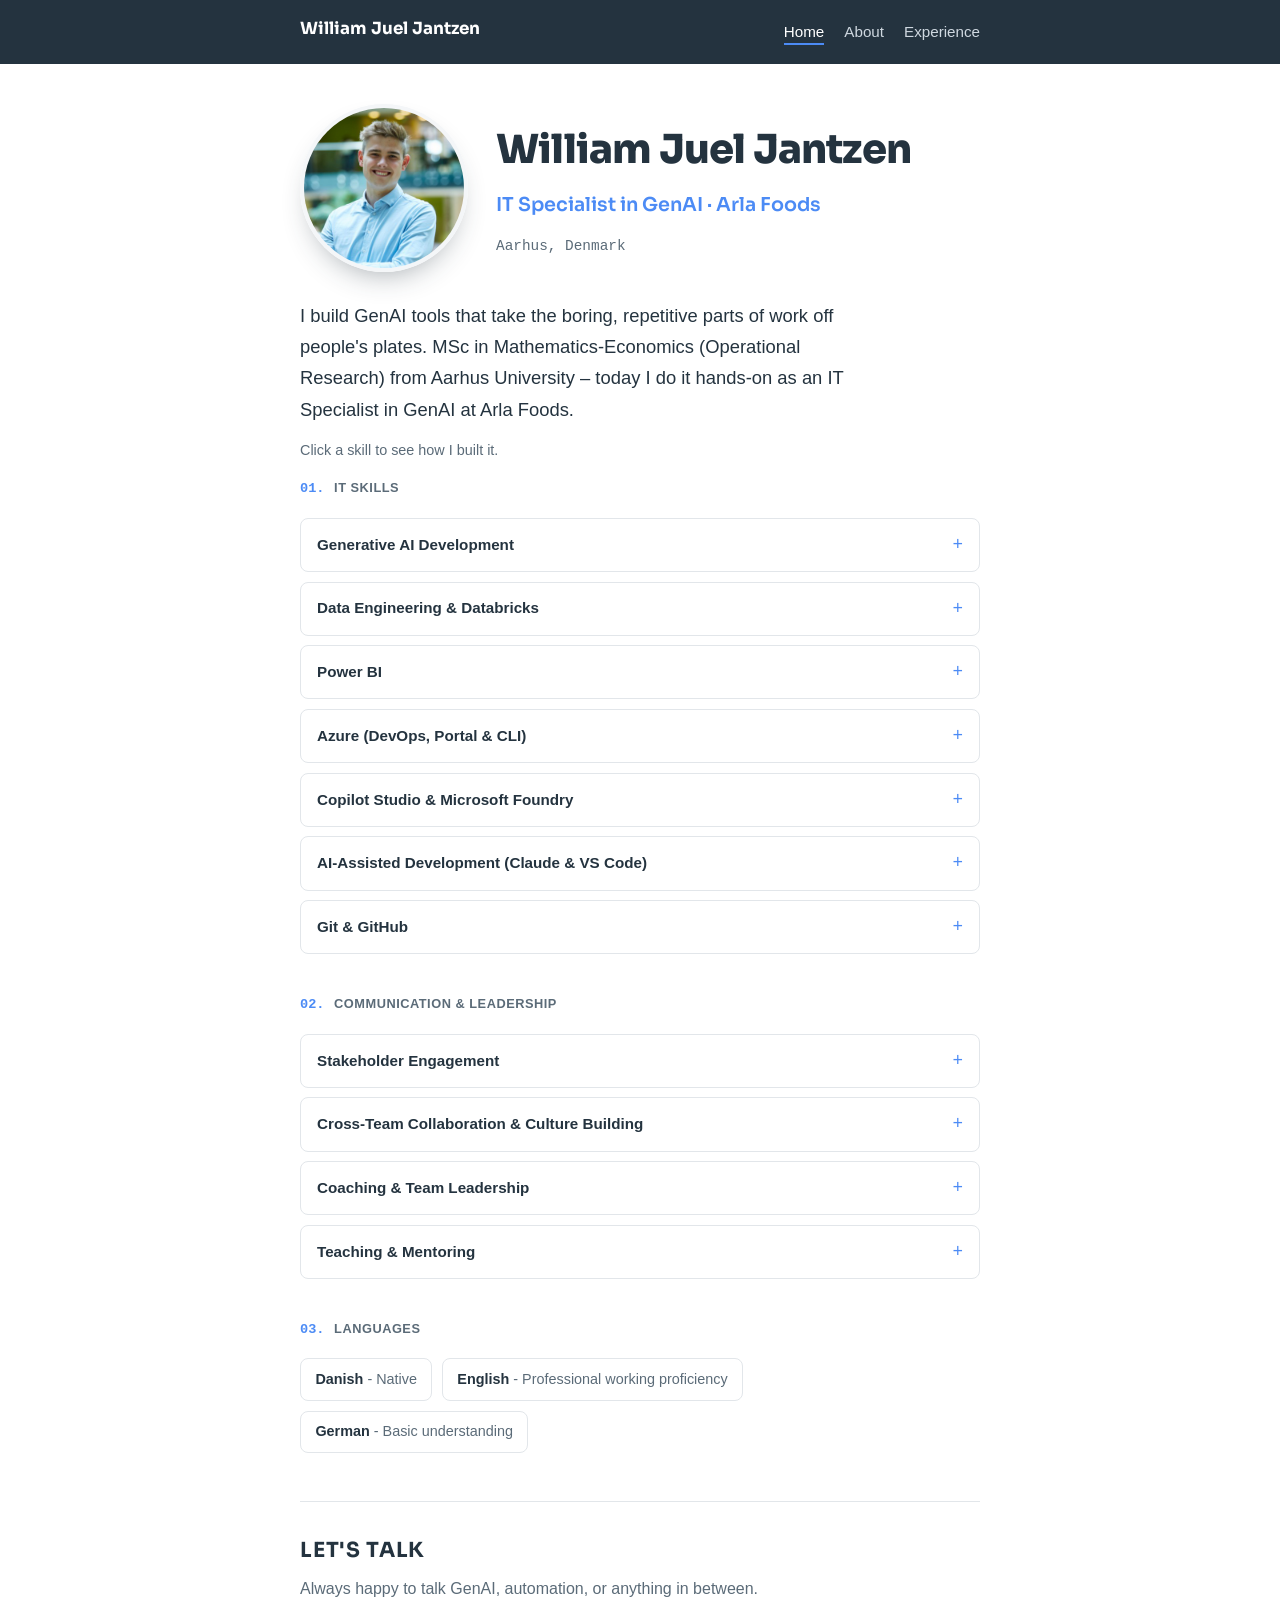
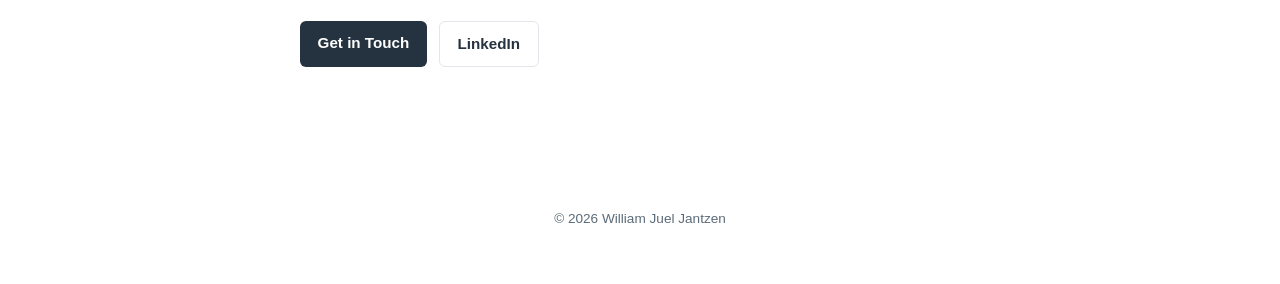
==== commit be92fcd5: "Use en-dashes instead of plain hyphens for text breaks" ====
--- a/index.html
+++ b/index.html
@@ -4,7 +4,7 @@
 <meta charset="UTF-8">
 <meta name="viewport" content="width=device-width, initial-scale=1.0">
 <title>William Juel Jantzen</title>
-<meta name="description" content="William Juel Jantzen - IT Specialist in GenAI at Arla Foods, based in Aarhus, Denmark.">
+<meta name="description" content="William Juel Jantzen &ndash; IT Specialist in GenAI at Arla Foods, based in Aarhus, Denmark.">
 <link rel="icon" type="image/svg+xml" href="favicon.svg">
 <meta property="og:type" content="website">
 <meta property="og:title" content="William Juel Jantzen">
@@ -37,7 +37,7 @@
 <p class="location">Aarhus, Denmark</p>
 </div>
 </div>
-<p class="intro">I build GenAI tools that take the boring, repetitive parts of work off people's plates. MSc in Mathematics-Economics (Operational Research) from Aarhus University - today I do it hands-on as an IT Specialist in GenAI at Arla Foods.</p>
+<p class="intro">I build GenAI tools that take the boring, repetitive parts of work off people's plates. MSc in Mathematics-Economics (Operational Research) from Aarhus University &ndash; today I do it hands-on as an IT Specialist in GenAI at Arla Foods.</p>
 <p class="skills-hint">Click a skill to see how I built it.</p>
 
 <section>
@@ -45,7 +45,7 @@
 <div class="skill-list">
 <details class="skill">
 <summary>Generative AI Development</summary>
-<p>Design, build, and ship GenAI-driven solutions within Arla's Hyper Automation team - from proof-of-concept to production, using Copilot, AI agents, and Microsoft Foundry.</p>
+<p>Design, build, and ship GenAI-driven solutions within Arla's Hyper Automation team &ndash; from proof-of-concept to production, using Copilot, AI agents, and Microsoft Foundry.</p>
 </details>
 <details class="skill">
 <summary>Data Engineering &amp; Databricks</summary>
@@ -53,11 +53,11 @@
 </details>
 <details class="skill">
 <summary>Power BI</summary>
-<p>Owned the Power BI workstream for the Daily Phasing project end-to-end - from aligning with business needs to SIM governance and handover.</p>
+<p>Owned the Power BI workstream for the Daily Phasing project end-to-end &ndash; from aligning with business needs to SIM governance and handover.</p>
 </details>
 <details class="skill">
 <summary>Azure (DevOps, Portal &amp; CLI)</summary>
-<p>Hands-on experience across the Azure environment - from DevOps pipelines and portal administration to running Azure CLI commands straight from VS Code.</p>
+<p>Hands-on experience across the Azure environment &ndash; from DevOps pipelines and portal administration to running Azure CLI commands straight from VS Code.</p>
 </details>
 <details class="skill">
 <summary>Copilot Studio &amp; Microsoft Foundry</summary>
@@ -65,7 +65,7 @@
 </details>
 <details class="skill">
 <summary>AI-Assisted Development (Claude &amp; VS Code)</summary>
-<p>Use Claude directly inside VS Code to build, automate, and ship projects faster - including this very website, from first commit to deployment.</p>
+<p>Use Claude directly inside VS Code to build, automate, and ship projects faster &ndash; including this very website, from first commit to deployment.</p>
 </details>
 <details class="skill">
 <summary>Git &amp; GitHub</summary>
@@ -79,7 +79,7 @@
 <div class="skill-list">
 <details class="skill">
 <summary>Stakeholder Engagement</summary>
-<p>Built trusting cross-functional relationships - from IT architecture tasks to leading the Commercial onboarding rollout across roles.</p>
+<p>Built trusting cross-functional relationships &ndash; from IT architecture tasks to leading the Commercial onboarding rollout across roles.</p>
 </details>
 <details class="skill">
 <summary>Cross-Team Collaboration &amp; Culture Building</summary>
@@ -87,11 +87,11 @@
 </details>
 <details class="skill">
 <summary>Coaching &amp; Team Leadership</summary>
-<p>Coached football at Aars IK for three years - sharpening how I motivate, communicate with, and develop a team.</p>
+<p>Coached football at Aars IK for three years &ndash; sharpening how I motivate, communicate with, and develop a team.</p>
 </details>
 <details class="skill">
 <summary>Teaching &amp; Mentoring</summary>
-<p>Over four years spent teaching and tutoring - as a university TA in Microeconomics and Calculus, and as a private tutor at GoTutor.</p>
+<p>Over four years spent teaching and tutoring &ndash; as a university TA in Microeconomics and Calculus, and as a private tutor at GoTutor.</p>
 </details>
 </div>
 </section>
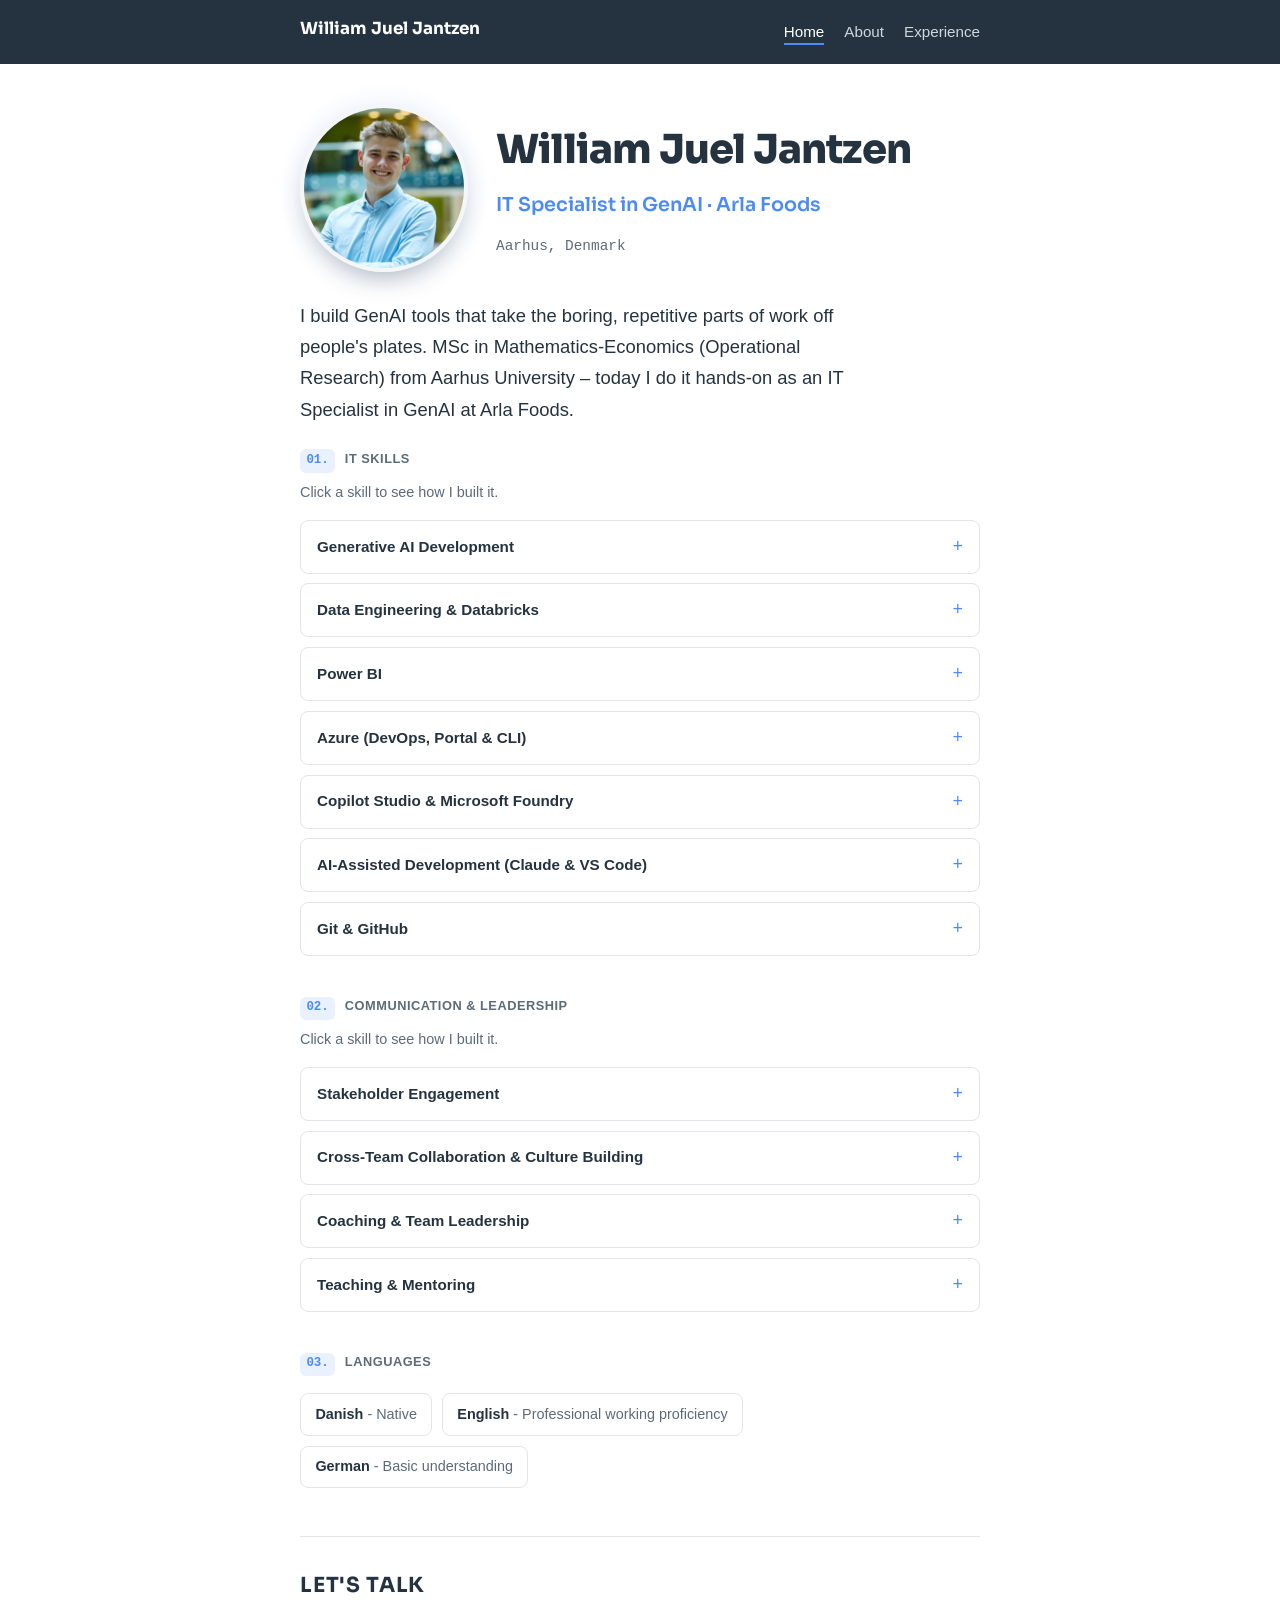
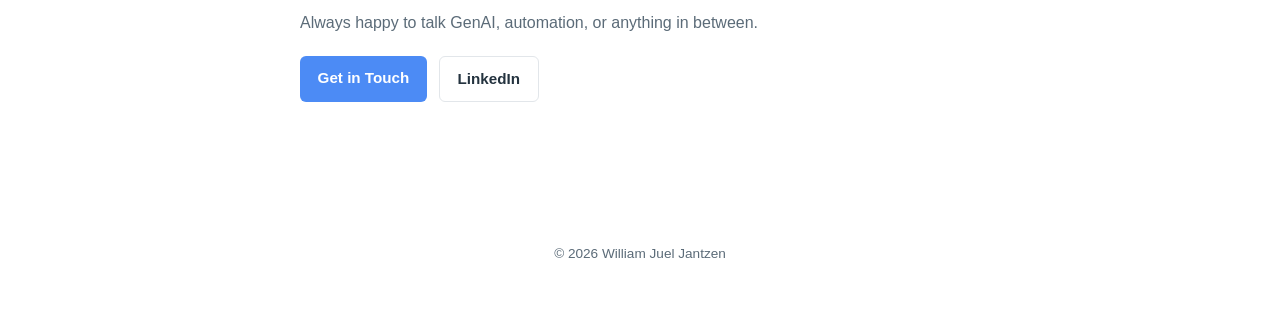
==== commit dd00abb9: "Extend blue accent purposefully: primary CTA, numbered chips, hero glow, skill hover tint; fix skill" ====
--- a/index.html
+++ b/index.html
@@ -30,7 +30,9 @@
 </header>
 <main>
 <div class="hero-row">
+<div class="photo-wrap">
 <img class="profile-photo" src="images/profile.jpg" alt="William Juel Jantzen">
+</div>
 <div class="hero-text">
 <h1>William Juel Jantzen</h1>
 <h2>IT Specialist in GenAI &middot; Arla Foods</h2>
@@ -38,10 +40,9 @@
 </div>
 </div>
 <p class="intro">I build GenAI tools that take the boring, repetitive parts of work off people's plates. MSc in Mathematics-Economics (Operational Research) from Aarhus University &ndash; today I do it hands-on as an IT Specialist in GenAI at Arla Foods.</p>
-<p class="skills-hint">Click a skill to see how I built it.</p>
-
 <section>
 <h4><span class="num">01.</span> IT Skills</h4>
+<p class="skills-hint">Click a skill to see how I built it.</p>
 <div class="skill-list">
 <details class="skill">
 <summary>Generative AI Development</summary>
@@ -76,6 +77,7 @@
 
 <section>
 <h4><span class="num">02.</span> Communication &amp; Leadership</h4>
+<p class="skills-hint">Click a skill to see how I built it.</p>
 <div class="skill-list">
 <details class="skill">
 <summary>Stakeholder Engagement</summary>
--- a/style.css
+++ b/style.css
@@ -8,6 +8,7 @@
   --bg-alt: #f4f6f8;
   --border: #e2e6ea;
   --border-strong: #c9d2d9;
+  --accent-tint: rgba(76, 139, 245, 0.12);
   --mono: ui-monospace, SFMono-Regular, "SF Mono", Menlo, Consolas, "Liberation Mono", monospace;
   --heading-font: "Sora", -apple-system, BlinkMacSystemFont, "Segoe UI", Roboto, Helvetica, Arial, sans-serif;
   --max-width: 720px;
@@ -126,12 +127,26 @@
   margin-bottom: 1.5rem;
 }
 
+.photo-wrap {
+  position: relative;
+  flex-shrink: 0;
+}
+
+.photo-wrap::before {
+  content: "";
+  position: absolute;
+  inset: -20px;
+  background: radial-gradient(circle, rgba(76, 139, 245, 0.28), transparent 72%);
+  z-index: -1;
+  border-radius: 50%;
+}
+
 .profile-photo {
   width: 168px;
   height: 168px;
   border-radius: 50%;
   object-fit: cover;
-  flex-shrink: 0;
+  display: block;
   border: 4px solid var(--bg-alt);
   box-shadow: 0 14px 30px -14px rgba(36, 51, 63, 0.45);
 }
@@ -191,7 +206,10 @@
 section h4 .num {
   font-family: var(--mono);
   color: var(--accent);
-  font-size: 0.85rem;
+  background: var(--accent-tint);
+  border-radius: 6px;
+  padding: 0.1rem 0.4rem;
+  font-size: 0.78rem;
   letter-spacing: 0;
 }
 
@@ -211,7 +229,10 @@
 .group-title .num {
   font-family: var(--mono);
   color: var(--accent);
-  font-size: 1rem;
+  background: var(--accent-tint);
+  border-radius: 6px;
+  padding: 0.1rem 0.45rem;
+  font-size: 0.85rem;
 }
 
 .skills-hint {
@@ -230,6 +251,11 @@
   border: 1px solid var(--border);
   border-radius: 8px;
   background: var(--bg);
+  transition: background-color 0.15s ease;
+}
+
+.skill:hover {
+  background: var(--accent-tint);
 }
 
 .skill summary {
@@ -407,8 +433,13 @@
 }
 
 .btn-primary {
-  background: var(--navy);
+  background: var(--accent);
   color: #fff;
+  transition: filter 0.15s ease;
+}
+
+.btn-primary:hover {
+  filter: brightness(0.92);
 }
 
 .btn-outline {
@@ -475,5 +506,6 @@
     --muted: #93a1ab;
     --border: #2c363d;
     --border-strong: #384450;
+    --accent-tint: rgba(76, 139, 245, 0.2);
   }
 }
